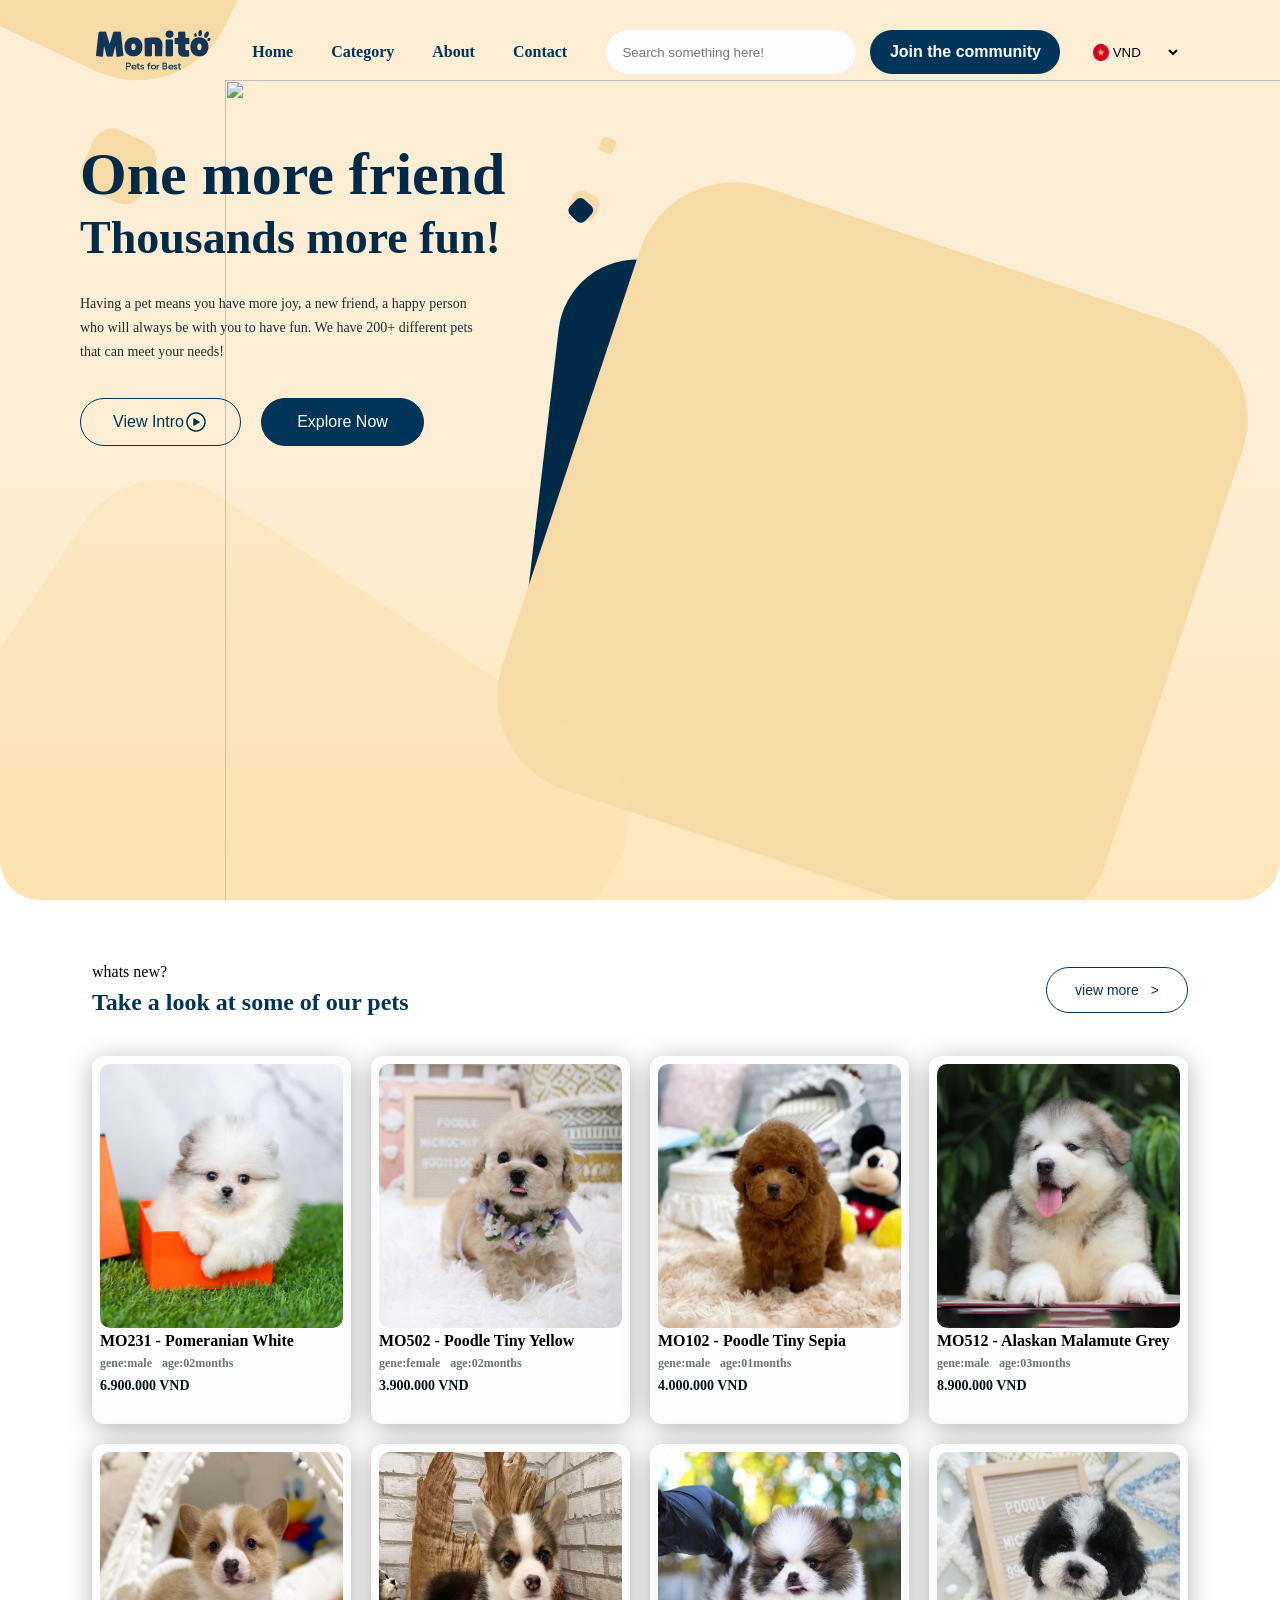
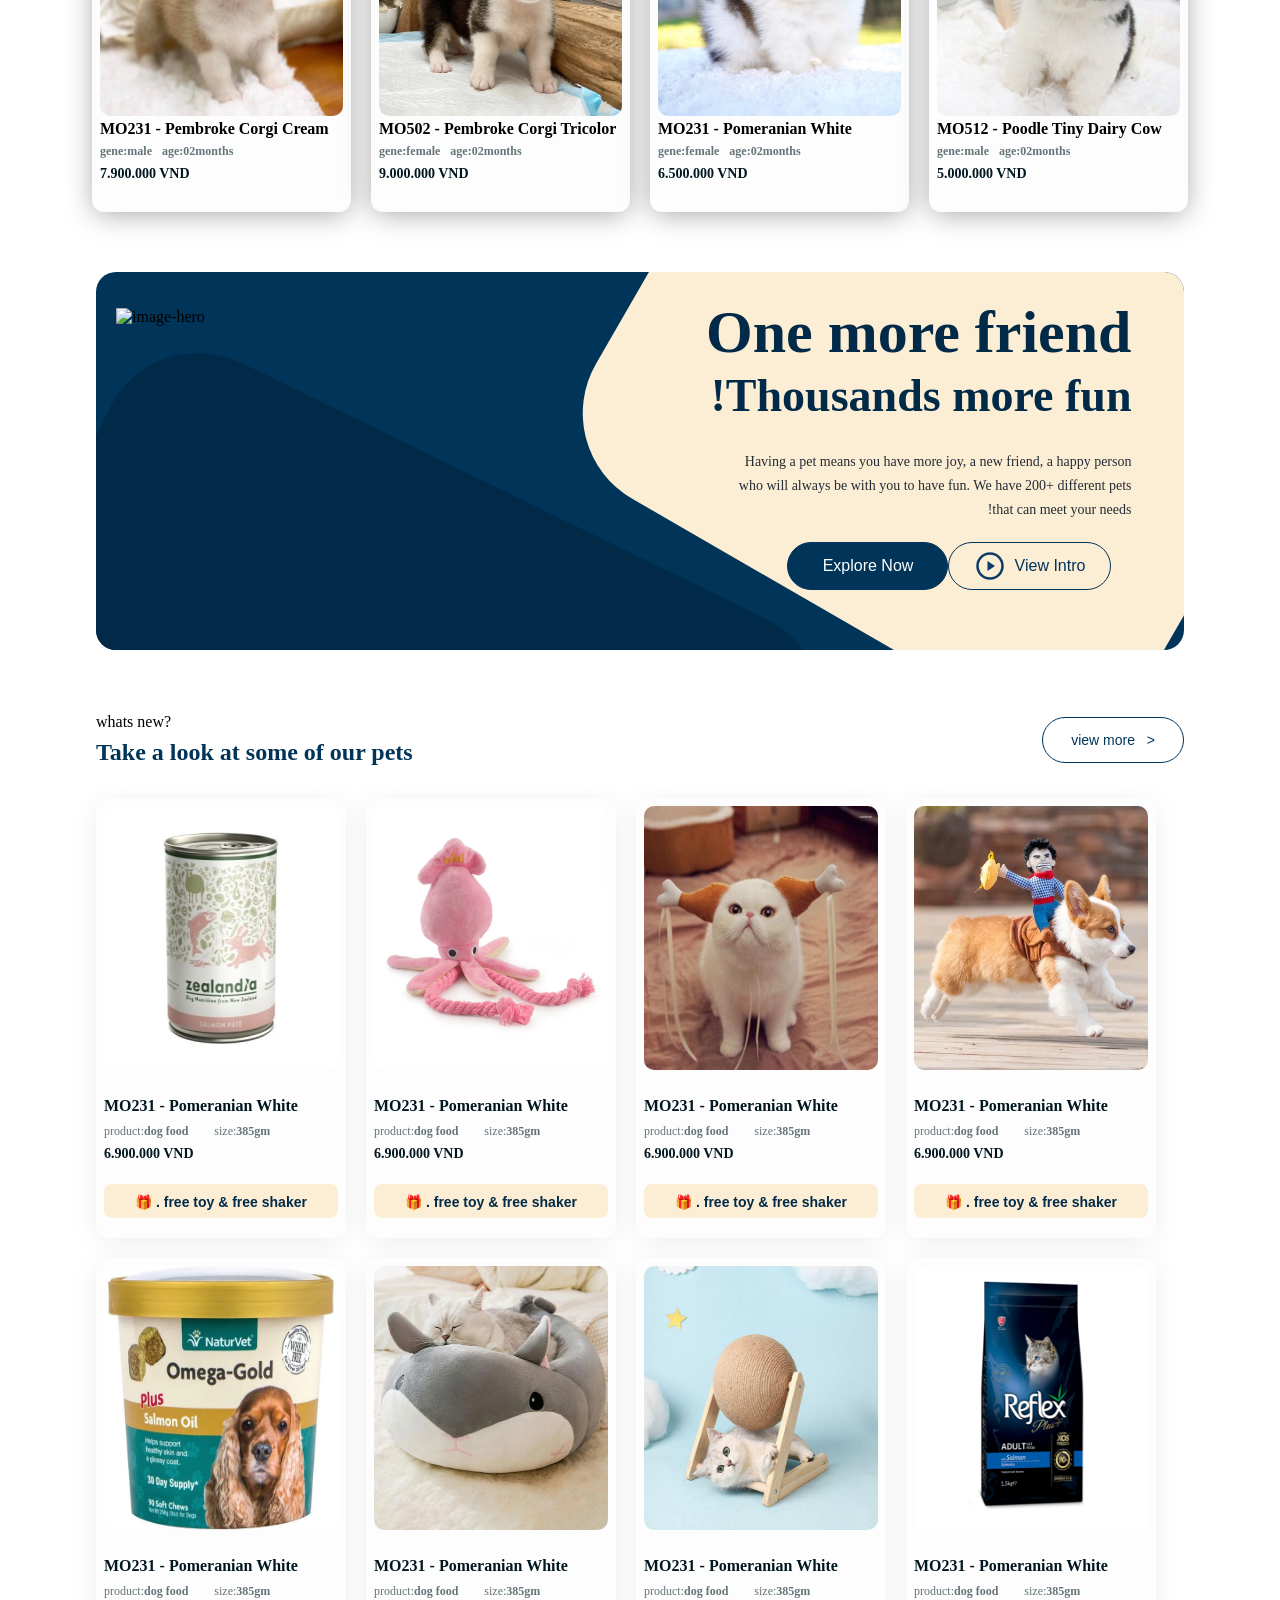
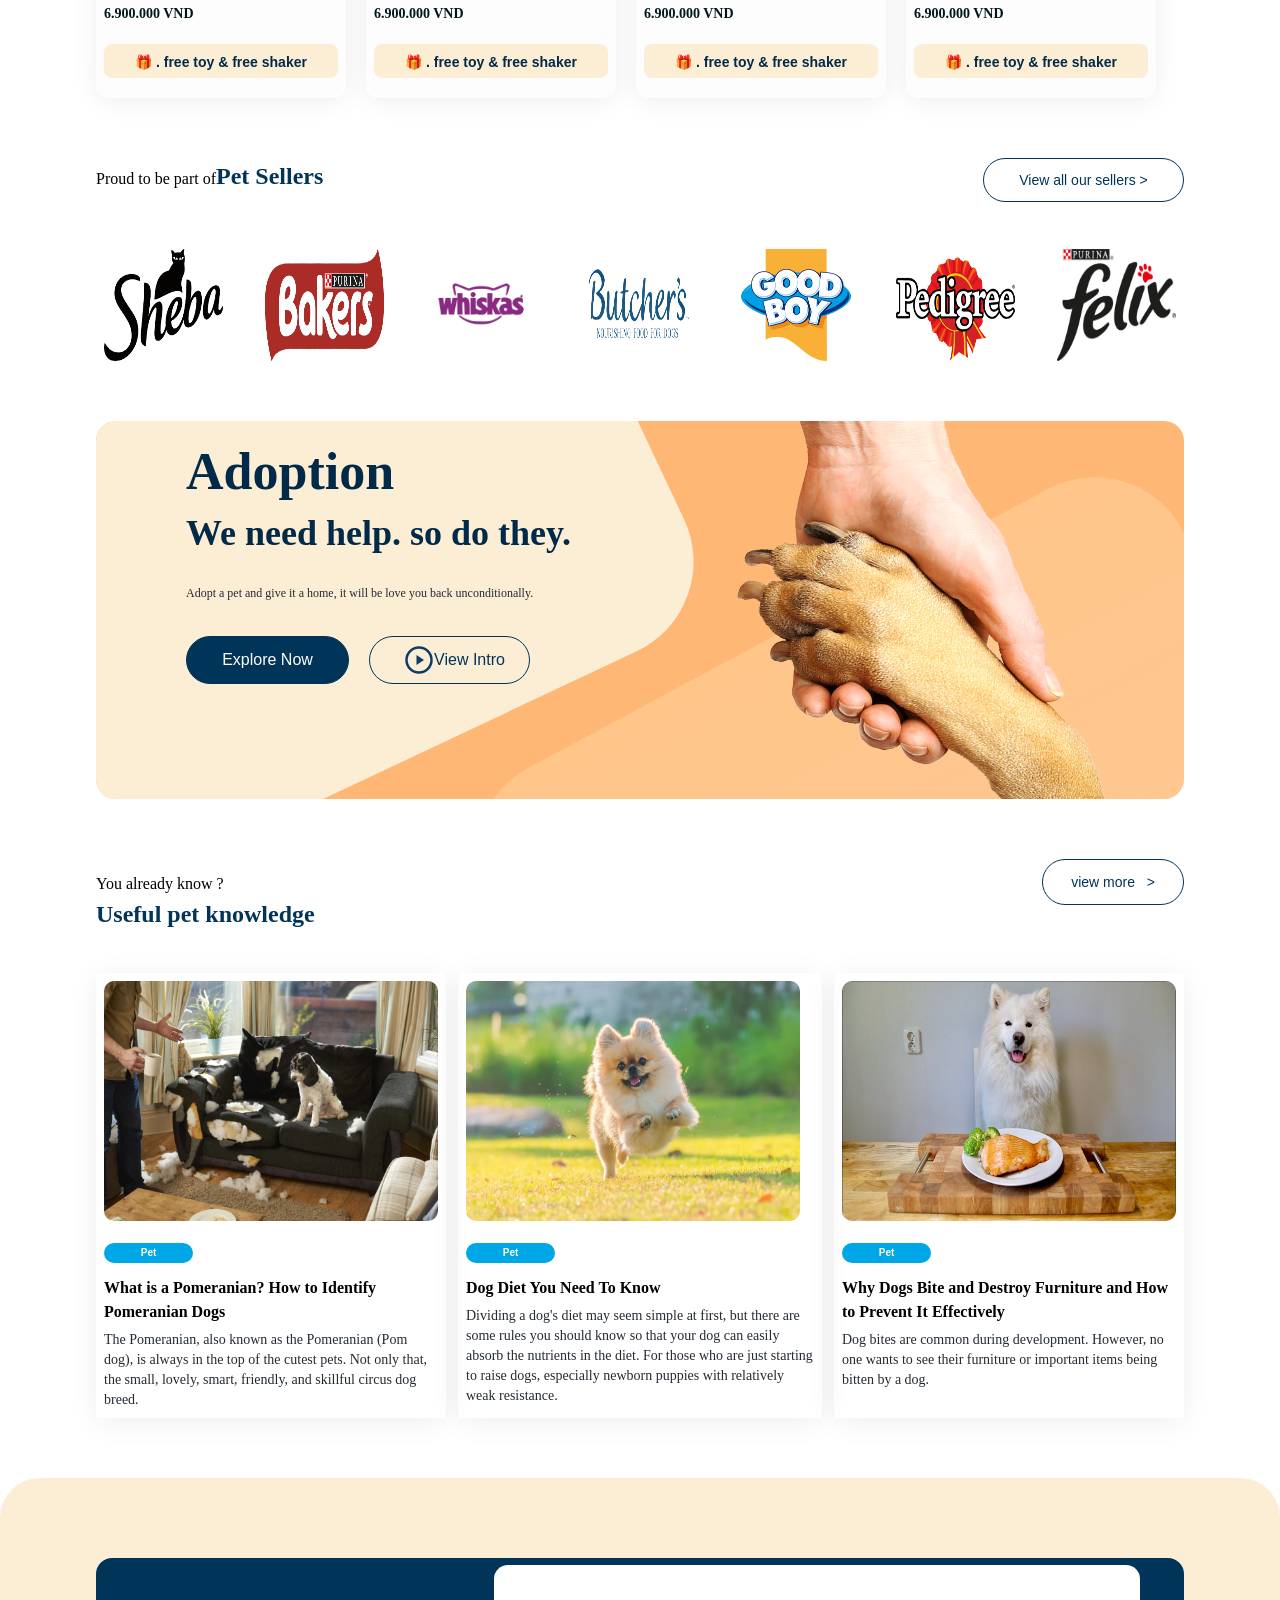
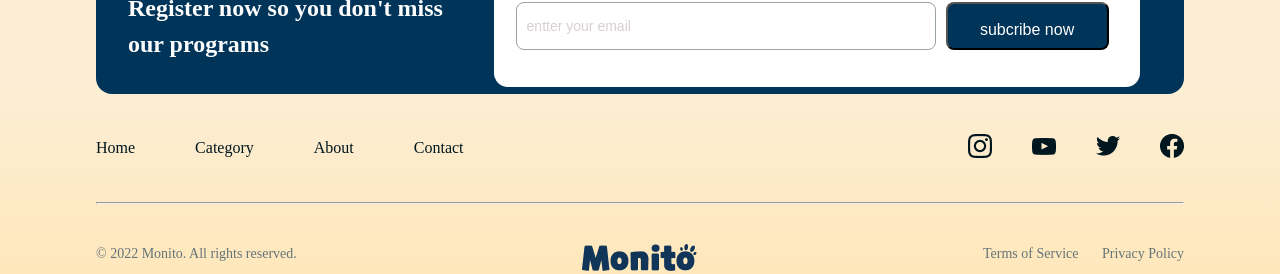
==== index.html @ c73aa2f2 "first commit" ====
<!DOCTYPE html>
<html lang="en">
<head>
    <meta charset="UTF-8">
    <meta name="viewport" content="width=device-width, initial-scale=1.0">
    <meta http-equiv="refresh" content="0; url=html/home.html">
    <title>Document</title>
</head>
<body>
    
</body>
</html>
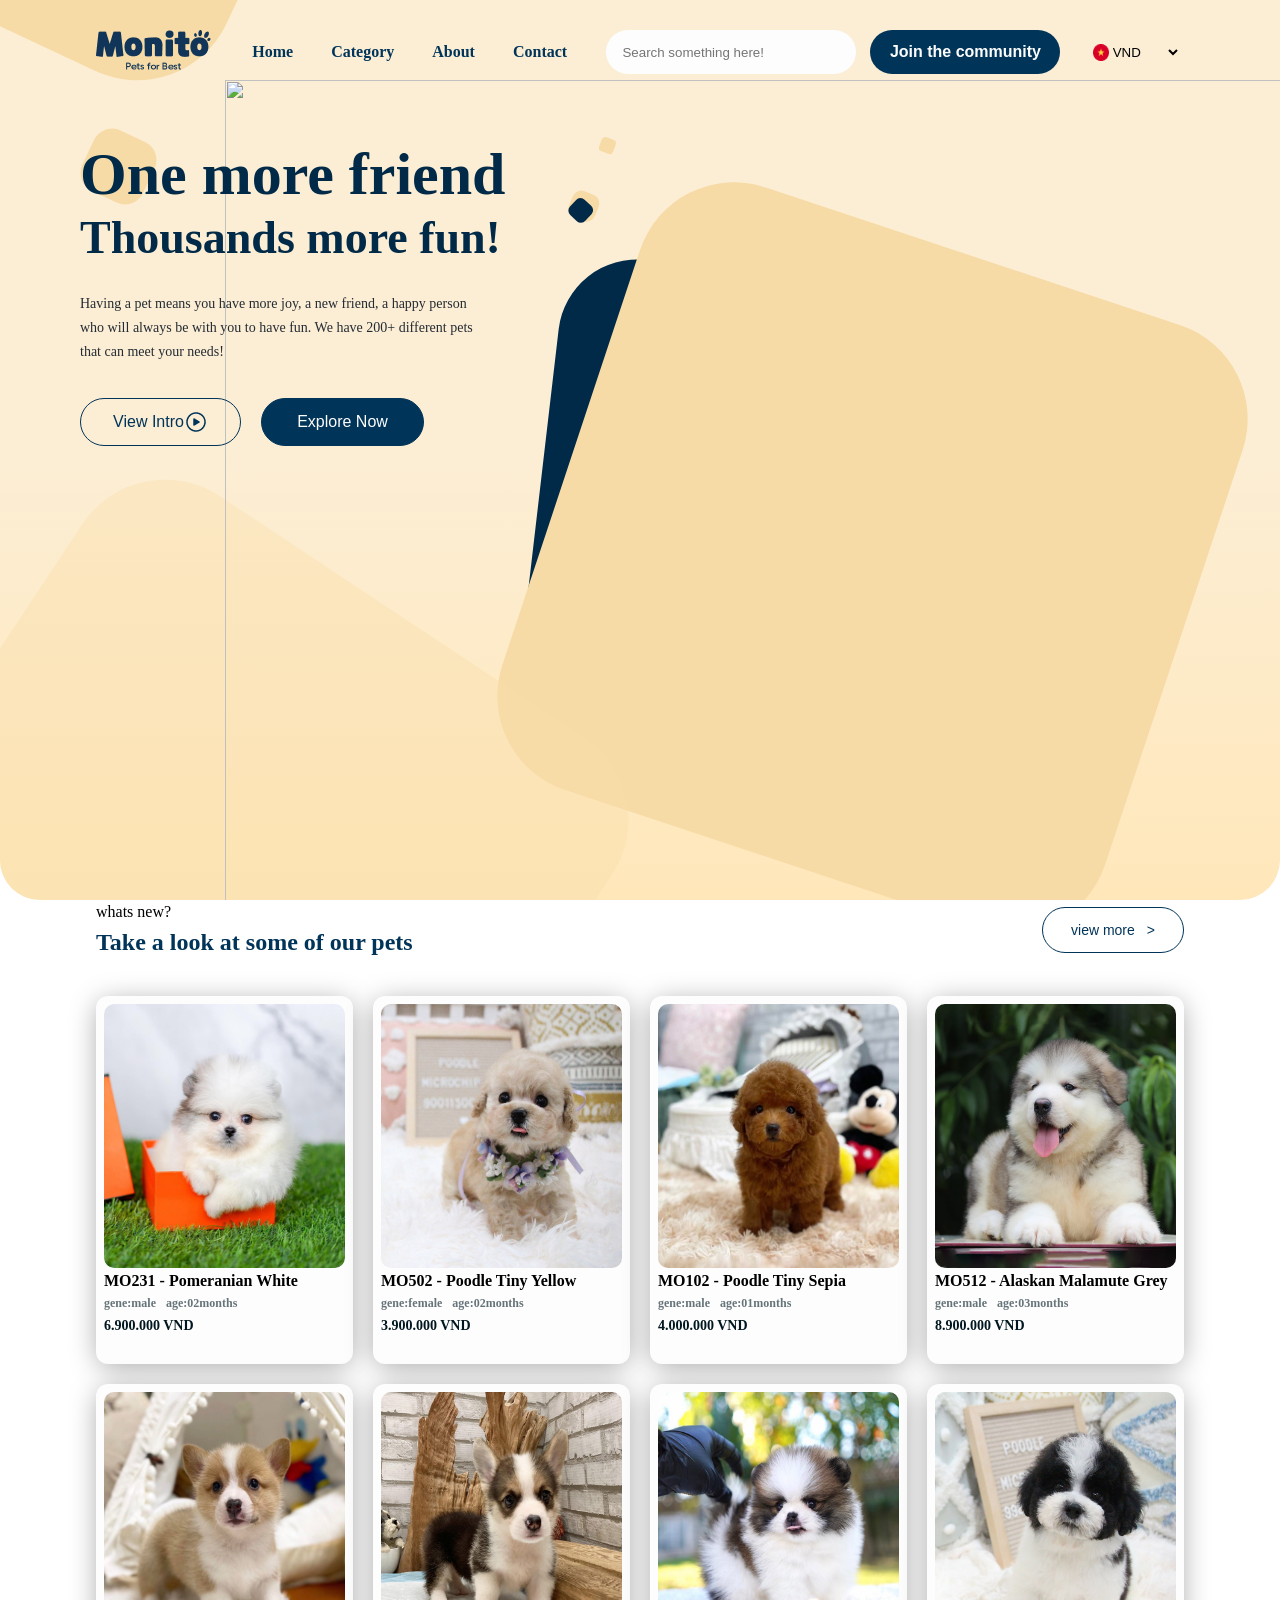
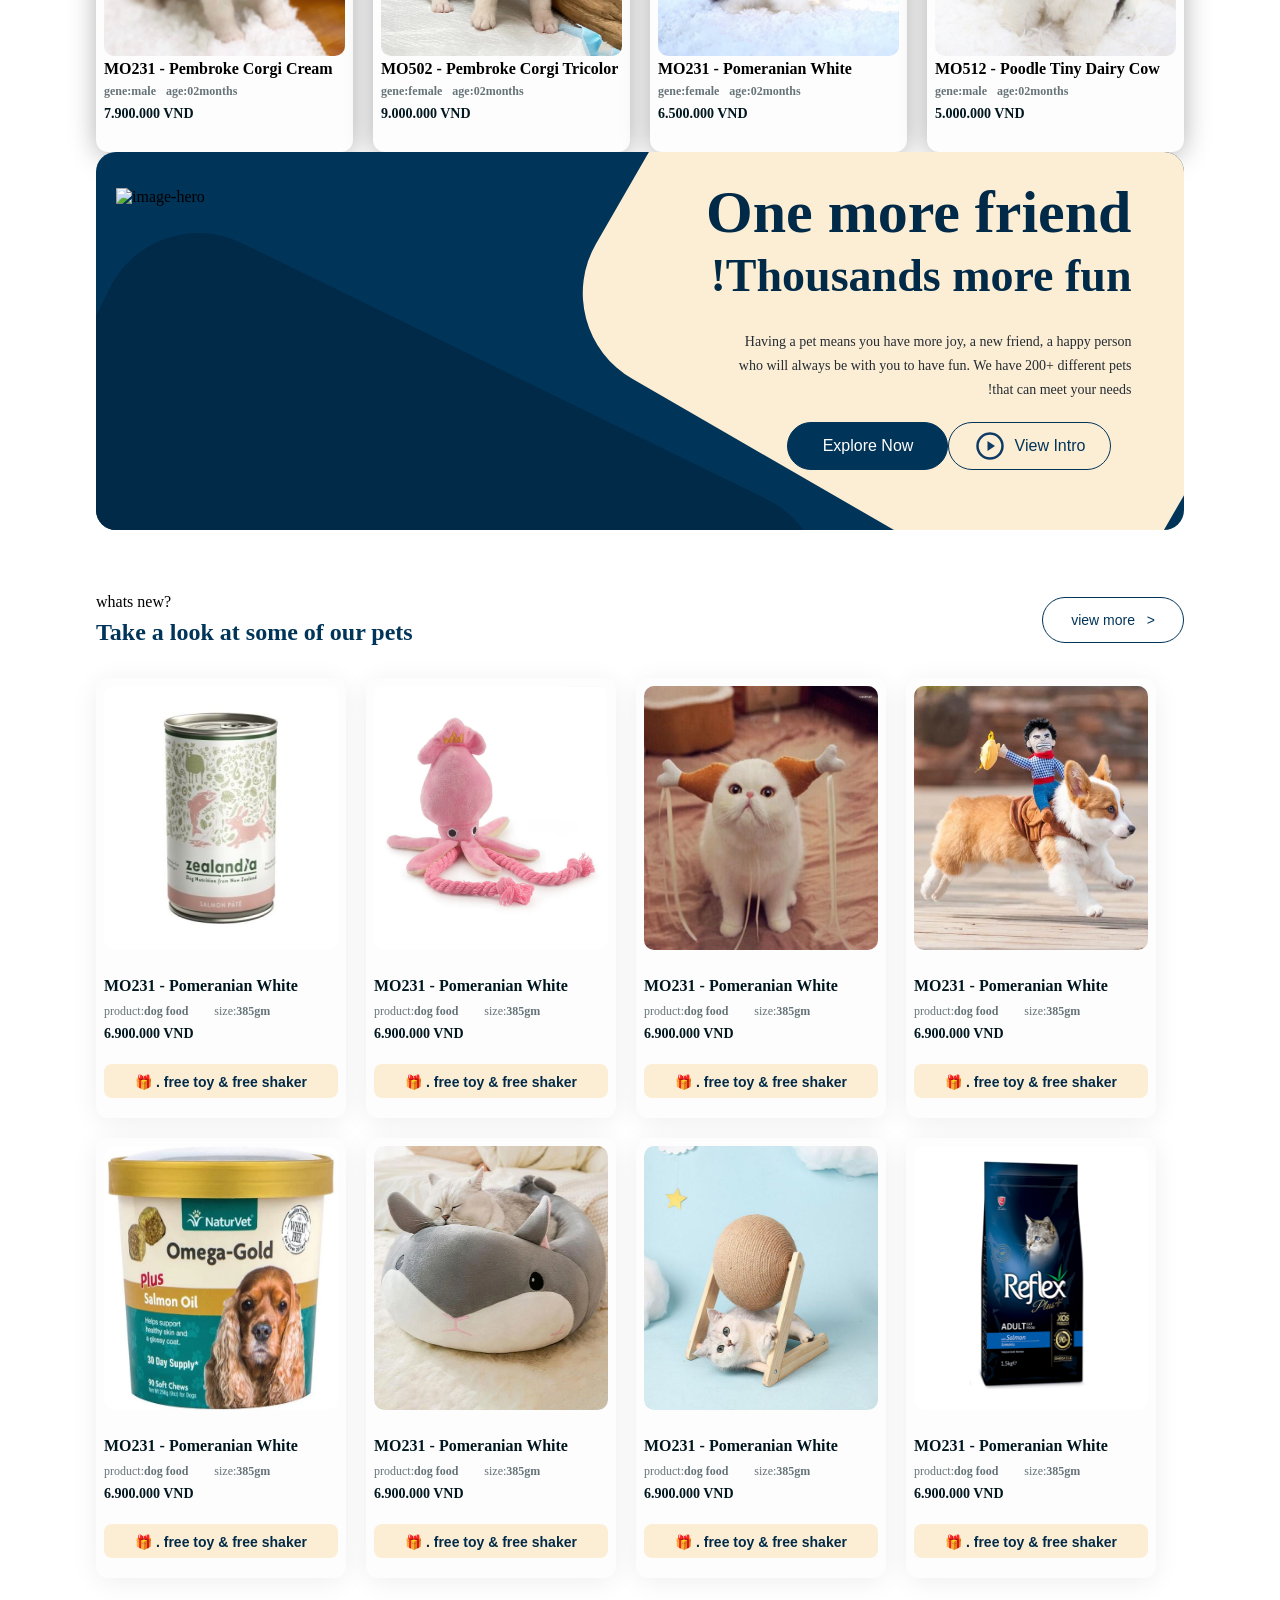
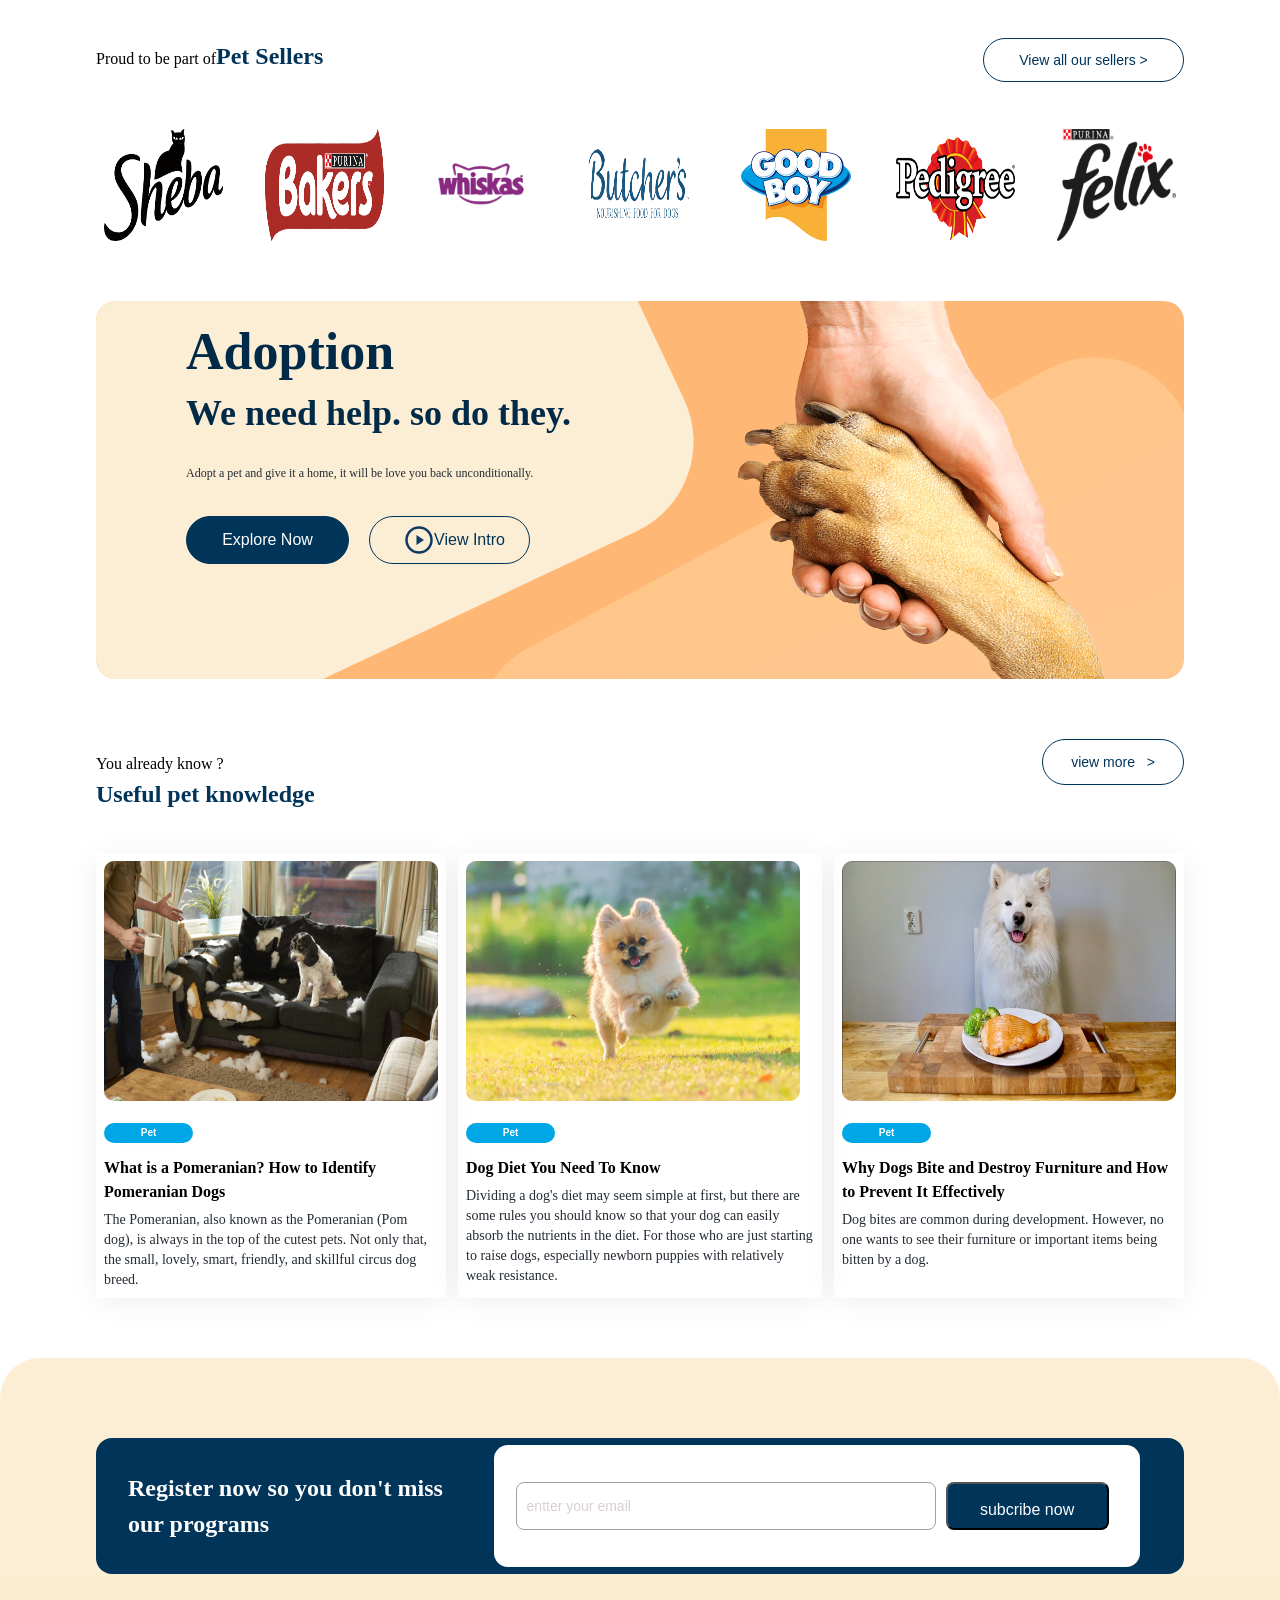
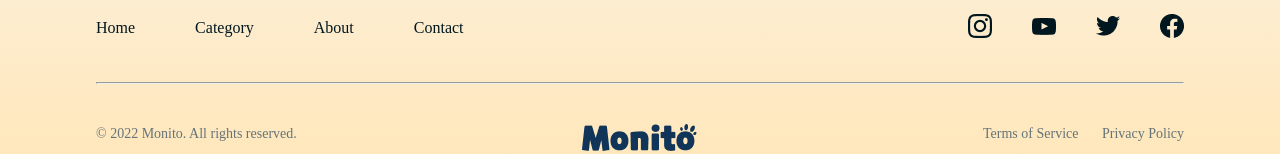
==== commit af6e6d96: "part category" ====
--- a/index.html
+++ b/index.html
@@ -3,7 +3,7 @@
 <head>
     <meta charset="UTF-8">
     <meta name="viewport" content="width=device-width, initial-scale=1.0">
-    <meta http-equiv="refresh" content="0; url=html/home.html">
+    <meta http-equiv="refresh" content="0; url=pages/home.html">
     <title>Document</title>
 </head>
 <body>
